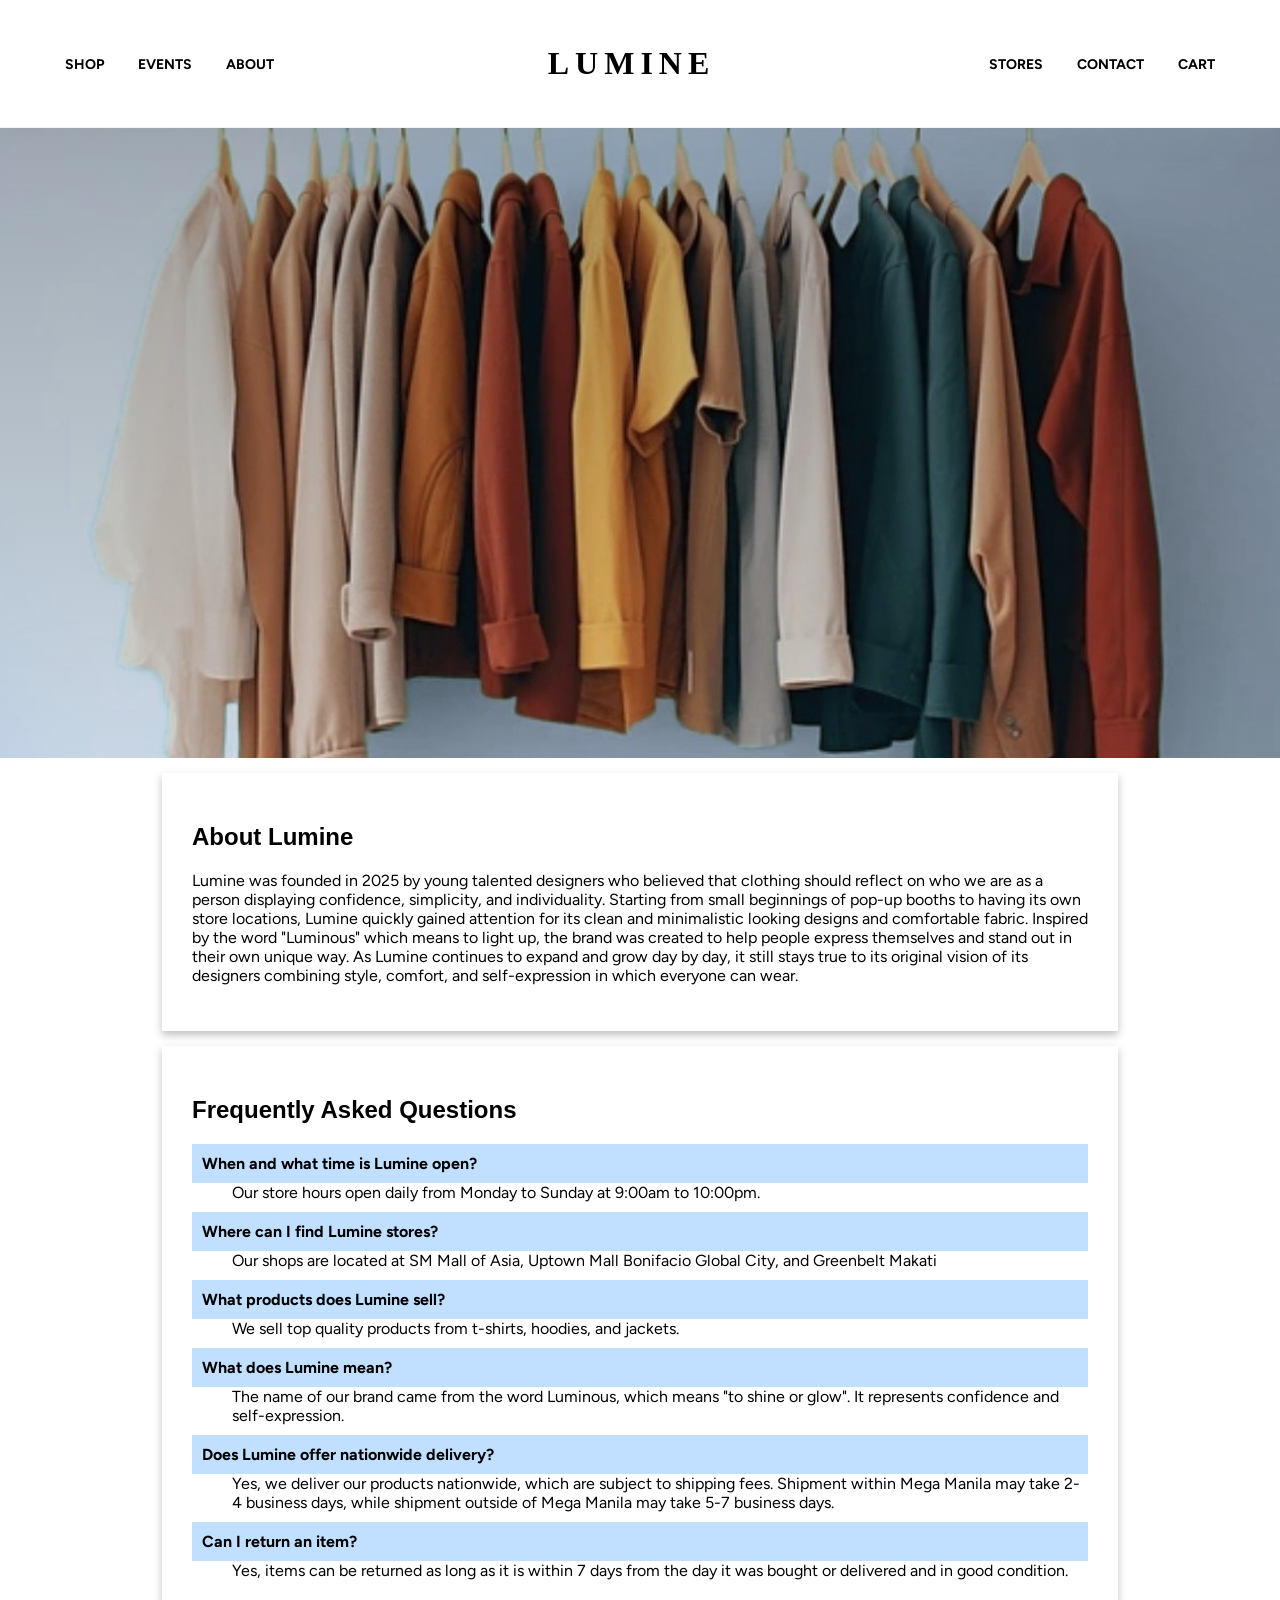
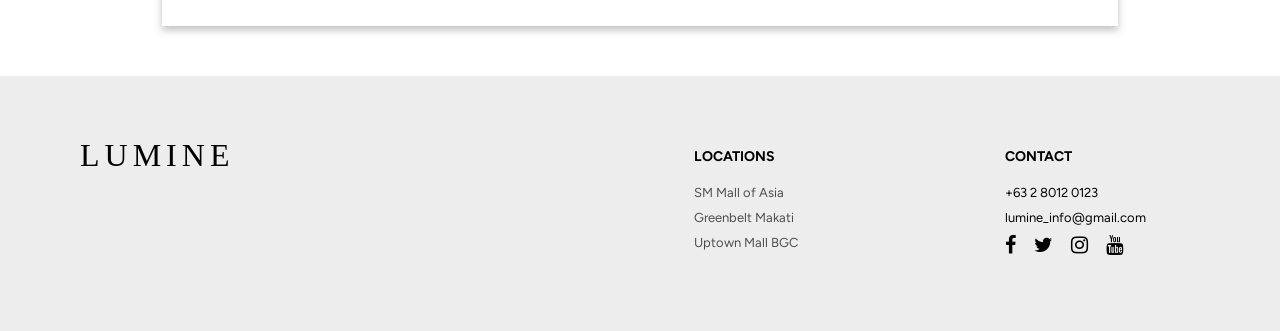
==== about.html @ a7e8d5fe "Change footer" ====
<!DOCTYPE html>
<html lang="en">
<head>
    <meta charset="UTF-8">
    <meta name="viewport" content="width=device-width, initial-scale=1.0">
	<title>About - Lumine</title>
	<link rel="stylesheet" href="css/headerstyle.css">
    <link rel="stylesheet" href="css/style.css">
    <link rel="stylesheet" href="https://cdnjs.cloudflare.com/ajax/libs/font-awesome/4.7.0/css/font-awesome.min.css">
    <link href="https://db.onlinewebfonts.com/c/25df0280fec38f4b5ba0acf8fb265940?family=Lucidity+Expand" rel="stylesheet">
    <link rel="preconnect" href="https://fonts.googleapis.com">
    <link rel="preconnect" href="https://fonts.gstatic.com" crossorigin>
    <link href="https://fonts.googleapis.com/css2?family=Figtree:ital,wght@0,300..900;1,300..900&display=swap" rel="stylesheet">
</head>
<body>
    <header id="myTopnav">
        <nav>
            <div class="dropdown">
                <a href="#" style="pointer-events: none;">SHOP</a>
                <div class="dropdown-menu">
                    <a href="women.html">WOMEN</a>
                    <a href="men.html">MEN</a>
                    <a href="sale.html">SALE</a>
                    <a href="future.html">FUTURE</a>
                </div>
            </div>
            <a href="events.html">EVENTS</a>
            <a href="about.html">ABOUT</a>
        </nav>
        <a href="index.html" class="logo">LUMINE</a>
        <nav>
            <a href="stores.html">STORES</a>
            <a href="contact.html">CONTACT</a>
            <a href="cart.html">CART</a>
            <a href="javascript:void(0);" class="icon" onclick="myFunction()"><i class="fa fa-bars"></i></a>
        </nav>
    </header>
    <main class="about-main">
        <div class="home-img"></div>
        <section class="history">
            <h1> About Lumine </h1>
            <p>Lumine was founded in 2025 by young talented designers who believed that clothing should reflect on who we are as a person displaying confidence, simplicity, and individuality. Starting from small beginnings of pop-up booths to having its own store locations, Lumine quickly gained attention for its clean and minimalistic looking designs and comfortable fabric. Inspired by the word "Luminous" which means to light up, the brand was created to help people express themselves and stand out in their own unique way. As Lumine continues to expand and grow day by day, it still stays true to its original vision of its designers combining style, comfort, and self-expression in which everyone can wear. </p>
        </section>    
        <section class="faqs">
            <h1> Frequently Asked Questions</h1>
            <dl>
                <dt>When and what time is Lumine open?</dt>
                <dd>Our store hours open daily from Monday to Sunday at 9:00am to 10:00pm.</dd>
             
                <dt>Where can I find Lumine stores?</dt>
                <dd>Our shops are located at SM Mall of Asia, Uptown Mall Bonifacio Global City, and Greenbelt Makati</dd>
                
                <dt>What products does Lumine sell? </dt>
                <dd>We sell top quality products from t-shirts, hoodies, and jackets.</dd>
                
                <dt>What does Lumine mean?</dt>
                <dd>The name of our brand came from the word Luminous, which means "to shine or glow". It represents confidence and self-expression.</dd>
                
                <dt>Does Lumine offer nationwide delivery?</dt>
                <dd>Yes, we deliver our products nationwide, which are subject to shipping fees. Shipment within Mega Manila may take 2-4 business days, while shipment outside of Mega Manila may take 5-7 business days.</dd>
                
                <dt>Can I return an item?</dt>
                <dd>Yes, items can be returned as long as it is within 7 days from the day it was bought or delivered and in good condition.</dd>
            </dl>
        </section>
    </main>
    <footer>
        <section class="footer-logo">
            <a href="index.html">LUMINE</a>
        </section>
        <section class="footer-details">
            <div>
                <h1>Locations</h1>
                <ul>
                    <li>SM Mall of Asia</li>
                    <li>Greenbelt Makati</li>
                    <li>Uptown Mall BGC</li>
                </ul>
            </div>
            <div>
                <h1>Contact</h1>
                <ul>
                    <li><a href="tel:+63280120123">+63 2 8012 0123</a></li>
                    <li><a href="mailto:lumine_info@gmail.com">lumine_info@gmail.com</a></li>
                    <li class="socmed-links">
                        <a href="#" class="fa fa-facebook"></a>
                        <a href="#" class="fa fa-twitter"></a>
                        <a href="#" class="fa fa-instagram"></a>
                        <a href="#" class="fa fa-youtube"></a>
                    </li>
                </ul>
            </div>
        </section>
    </footer>
</body>
</html>

<script>
    function myFunction() {
        var x = document.getElementById("myTopnav");
        x.classList.toggle("responsive");    
    }
</script>
---- css/headerstyle.css ----
header {
    background: #c1dfff;
    box-shadow: rgba(149, 157, 165, 0.2) 0px 8px 24px;
    display: flex;
    flex-direction: row;
    justify-content: space-evenly;
    align-items: center;
    position: sticky;
    top: 0;
}

header a {
    text-decoration: none;
    color: black;
    font-size: 18px;
    margin: 0 40px;
}

header .logo {
    margin: 25px 0;
    font-family: "Lucidity Expand";
    font-size: 32px;
    letter-spacing: 6px;
}

.dropdown {
    position: relative;
    display: inline-block;
}

.dropdown-menu {
    position: absolute;
    top: 100%;
    left: 0;
    background-color: white;
    min-width: 110px;
    padding: 6px;
    margin-top: 2px;
    box-shadow: rgba(149, 157, 165, 0.2) 0px 8px 24px;
    display: flex;
    flex-direction: column;
    visibility: hidden;
    transform: translateY(10px);
}

.dropdown-menu a {
    padding: 10px 14px;
    margin: 0;
}

.dropdown:hover .dropdown-menu {
    visibility: visible;
    transform: translateY(0px);
}

nav a:hover { text-decoration: underline; }

nav a.logo:hover { text-decoration: none; }

header nav .icon { display: none; }

/* ========================================================================= */

@media screen and (max-width: 1380px) { header a { margin: 0 24px; } }

@media screen and (max-width: 1180px) { header a { margin: 0 15px; } }

@media screen and (max-width: 1000px) { header a { margin: 0 10px; } }

@media screen and (max-width: 925px) {
    nav a:not(.logo):not(.icon) {
        display: none;
        width: 100%;
    }

    .dropdown { display: none; }

    header nav .icon {
        display: block;
        font-size: 24px;
        cursor: pointer;
    }

    .logo {
        position: relative;
        top: 0;
    }
}

@media screen and (max-width: 925px) {
    header.responsive {
        flex-direction: column;
        align-items: start;
        padding-left: 30px;
        padding-bottom: 30px;
        
        position: fixed;
        width: 100%;
        z-index: 100;
        overflow-y: auto;
    }

    header.responsive nav:first-child {
        position: static;
        top: auto;
        margin-top: 90px;
    }

    header.responsive nav a:not(.logo):not(.icon) {
        display: block;
        width: 100%;
        padding: 10px;
    }

    header.responsive .icon {
        position: absolute;
        right: 60px;
        top: 30px;
    }

    header.responsive .logo {
        position: absolute;
    }

    header.responsive .dropdown {
        display: block;
        width: 100%;
    }

    header.responsive .dropdown-menu {
        position: relative;
        background-color: #c1dfff;
        box-shadow: none;
        text-indent: 2rem;
        visibility: visible;
        transform: none;
    }
}
---- css/style.css ----
/* =========================================
   1. GLOBAL & FONT STYLES
   ========================================= */

body {
    margin: 0;
    font-family: 'Figtree', 'Arial', sans-serif;
    min-height: 100vh;
    background-color: #fff;
}

html {
    min-height: 100vh;
}

main {
    min-height: 100vh;
    text-align: center;
}

main h1 { 
    font-family: "Lucidity Expand", sans-serif; 
}

/* =========================================
   2. NAVIGATION BAR (MENDOZA/LACEDA COMBINED)
   ========================================= */
#myTopnav {
    display: flex;
    justify-content: space-between;
    align-items: center;
    padding: 20px 50px;
    background-color: white;
    position: sticky;
    top: 0;
    z-index: 2000;
    border-bottom: 1px solid #f0f0f0;
}

.logo {
    font-size: 24px;
    font-weight: bold;
    letter-spacing: 5px;
    text-decoration: none;
    color: black;
    font-family: "Lucidity Expand", sans-serif;
}

#myTopnav nav a {
    text-decoration: none;
    color: black;
    margin: 0 15px;
    font-weight: bold;
    font-size: 14px;
    text-transform: uppercase;
    transition: 0.3s;
}

#myTopnav nav a:hover {
    color: #7da7d8;
}

#myTopnav .icon {
    display: none;
    font-size: 24px;
    cursor: pointer;
}

/* Dropdown Menu logic */
.dropdown {
    display: inline-block;
    position: relative;
}

.dropdown-menu {
    display: none;
    position: absolute;
    background-color: white;
    min-width: 160px;
    box-shadow: 0px 8px 16px 0px rgba(0,0,0,0.1);
    z-index: 1;
    text-align: left;
}

.dropdown:hover .dropdown-menu {
    display: block;
}

.dropdown-menu a {
    color: black;
    padding: 12px 16px;
    text-decoration: none;
    display: block;
    font-size: 13px !important;
}

/* =========================================
   3. HOME PAGE HERO
   ========================================= */
.home-img {
    background-image: linear-gradient(rgba(0, 0, 0, 0.3), rgba(0, 0, 0, 0.1)), url("clothesimg.jpg");
    height: 70vh;
    background-position: center;
    background-repeat: no-repeat;
    background-size: cover;
    display: flex;
    flex-direction: column;
    justify-content: center;
    align-items: center;
    font-size: 2rem;
    color: white;
    text-shadow: 0px 3px 3px rgba(0,0,0,0.5);
}

.home-img div h1 {
    margin: 0 5rem;
    padding: 0;
    font-size: 2.8rem;
}

/* =========================================
   4. PRODUCT COLLECTION & GRID
   ========================================= */
.collection {
    padding: 40px 80px;
}

.product-grid {
    display: grid;
    grid-template-columns: repeat(4, 1fr);
    gap: 30px;
    place-items: center;
    margin: 40px 45px;
}

.product-card {
    box-shadow: 0 4px 8px 0 rgba(0, 0, 0, 0.25);
    text-align: left;
    cursor: pointer;
    background: white;
    transition: transform 0.2s;
    width: 100%;
}

.product-card:hover {
    transform: translateY(-5px);
}

.product-card img {
    width: 100%;
    height: 350px;
    object-fit: cover;
    margin-bottom: 15px;
}

.product-card b, .product-card p {
    padding: 0 12px;
    display: block;
}

.product-card b {
    font-size: 16px;
    margin-bottom: 5px;
}

/* =========================================
   5. PRODUCT MODAL 
   ========================================= */
.modal {
    display: none;
    position: fixed;
    z-index: 3000;
    width: 100%;
    height: 100%;
    background: rgba(0,0,0,0.7);
    top: 0;
    left: 0;
    overflow: auto;
}

.modal-content {
    background: white;
    width: 80%;
    max-width: 1000px;
    margin: 5% auto;
    padding: 30px;
    position: relative;
    box-sizing: border-box;
}

.close {
    position: absolute;
    right: 20px;
    top: 10px;
    font-size: 30px;
    cursor: pointer;
}

.modal-layout {
    display: flex;
    gap: 50px;
}

.gallery { width: 400px; }
.main-image { width: 100%; height: auto; border: 1px solid #f0f0f0; }
.thumbnails { display: flex; gap: 10px; margin-top: 10px; }

.thumb {
    width: 80px;
    height: 100px;
    object-fit: cover;
    cursor: pointer;
    opacity: 0.6;
    border: 1px solid transparent;
}

.thumb.active, .thumb:hover {
    opacity: 1;
    border: 2px solid black;
}

.product-details { text-align: left; flex: 1; }
.price { font-size: 24px; font-weight: bold; margin-bottom: 20px; }

/* Sizes & Colors in Modal */
.size-header {
    display: flex;
    justify-content: space-between;
    align-items: center;
    margin-top: 20px;
}

.size-guide-btn {
    font-size: 13px;
    text-decoration: underline;
    color: #333;
    cursor: pointer;
    font-weight: bold;
}

.sizes button {
    padding: 10px 15px;
    margin: 5px 5px 5px 0;
    border: 1px solid black;
    background: white;
    cursor: pointer;
}

.sizes button.selected {
    background: black;
    color: white;
}

.colors { display: flex; gap: 10px; margin: 10px 0 20px; }
.color {
    width: 35px;
    height: 35px;
    border: 1px solid #ddd;
    cursor: pointer;
    border-radius: 50%;
}

.black { background: black; }
.white { background: white; border: 1px solid #ccc; }
.red   { background: red; }
.navy  { background: #000080; }
.grey, .gray { background: #808080; }

.color.selected {
    outline: 3px solid black;
    outline-offset: 2px;
}

.add-cart {
    padding: 15px 30px;
    background: black;
    color: white;
    border: none;
    cursor: pointer;
    font-weight: bold;
    width: 100%;
    margin-top: 20px;
    text-transform: uppercase;
}

/* =========================================
   6. SIZE CHART MODAL (LAYERED)
   ========================================= */
.chart-modal {
    z-index: 4000; /* Stays above product modal */
}

.chart-content {
    max-width: 600px;
    margin: 5% auto;
    border: 2px solid black;
    box-shadow: 0 10px 30px rgba(0,0,0,0.5);
    padding: 10px;
    background: white;
}

#chartImage {
    width: 100%;
    height: auto;
    display: block;
}

/* =========================================
   7. CONTACT, ABOUT, & EVENTS
   ========================================= */
.click-imgs {
    display: flex;
    justify-content: center;
    margin-top: 15px;
    flex-wrap: wrap;
}

.click-imgs div {
    box-shadow: 0 4px 8px 0 rgba(0, 0, 0, 0.25);
    width: 45%; 
    min-width: 300px;
    height: 300px;
    margin: 15px;
    background-color: rgb(155, 196, 243);
    text-align: center;
    line-height: 300px;
}

.click-imgs a {
    display: block;
    color: black;
    font-weight: bold;
    font-size: 2em;
    text-decoration: none;
}

/* CONTACT */
.contact-main {
    margin-top: 45px;
    display: flex;
    justify-content: center;
}

.contact-main section {
    max-width: 725px;
    text-align: left;
    margin: 0 30px;
}

.contact-form {
    box-shadow: 0 4px 8px 0 rgba(0, 0, 0, 0.25);
    padding: 30px;
    background: white;
}

.contact-form input, 
.contact-form textarea, 
.contact-form select {
    display: block;
    width: 100%;
    padding: 10px;
    margin: 10px 0;
    border: 1px solid #ccc;
    border-radius: 4px;
    box-sizing: border-box;
}

.contact-form input[type=submit] {
    background-color: rgb(125, 167, 216);
    color: white;
    border: none;
    cursor: pointer;
}

/* ABOUT */
.history, .faqs {
    padding: 30px;
    max-width: 70%;
    margin: 15px auto;
    box-shadow: 0 4px 8px 0 rgba(0, 0, 0, 0.25);
    background: white;
    text-align: left;
}

.faqs dt {
    background-color: #c1dfff;
    padding: 10px;
    font-weight: bold;
    margin-top: 10px;
}

/* EVENTS & STORES */
.event-sec, .loc-sec {
    display: flex;
    flex-direction: row;
    align-items: center;
    margin-bottom: 40px;
}

.event-sec:nth-child(even), .loc-sec:nth-child(even) {
    flex-direction: row-reverse;
}

.event-img, .loc-img { flex: 1; }
.event-text, .loc-text { flex: 1; padding: 50px; text-align: left; }

.event-img img, .loc-img img {
    width: 100%;
    max-height: 500px;
    object-fit: cover;
}

.loc-details button {
    cursor: pointer;
    padding: 10px 20px;
    background-color: rgb(125, 167, 216);
    border: none;
    text-transform: uppercase;
    font-size: 1rem;
    margin: 10px;
}

/* =========================================
   8. FOOTER
   ========================================= */
footer {
    background: rgb(237, 237, 237);
    padding: 60px 80px;
    display: flex;
    justify-content: space-between;
    border-top: 1px solid #eee;
    margin-top: 50px;
}

footer section {
    max-width: 795px;
    width: 100%;
}

.footer-logo a {
    font-size: 2rem;
    text-decoration: none;
    color: black;
    letter-spacing: 5px;
    margin-bottom: 20px;
    font-family: "Lucidity Expand";
}

.footer-details {
    display: flex;
    justify-content: space-around;
    gap: 100px;
}

.footer-details div h1 {
    font-size: 14px;
    margin-bottom: 20px;
    text-transform: uppercase;
}

.footer-details ul {
    list-style: none;
    padding: 0;
}

.footer-details li {
    margin-bottom: 10px;
    font-size: 13px;
    color: #4e4e4e;
}

.footer-details li a {
    color: black;
    text-decoration: none;
}

.socmed-links a {
    font-size: 2em;
    word-spacing: 5px;
    margin-right: 15px;
    font-size: 20px;
    color: black;
    text-decoration: none;
}

/* =========================================
   9. MEDIA QUERIES
   ========================================= */
@media screen and (max-width: 925px) {
    #myTopnav nav { display: none; }
    #myTopnav .icon { display: block; }
    
    #myTopnav.responsive { flex-direction: column; align-items: flex-start; }
    #myTopnav.responsive nav { display: block; width: 100%; }
    
    .product-grid { grid-template-columns: repeat(2, 1fr); }
    .modal-layout { flex-direction: column; }
    .gallery { width: 100%; }
    
    .event-sec, .loc-sec { flex-direction: column !important; }
    .event-text, .loc-text { padding: 20px; }
    
    footer { flex-direction: column; gap: 40px; }
    .footer-details { flex-direction: column; gap: 40px; }
}
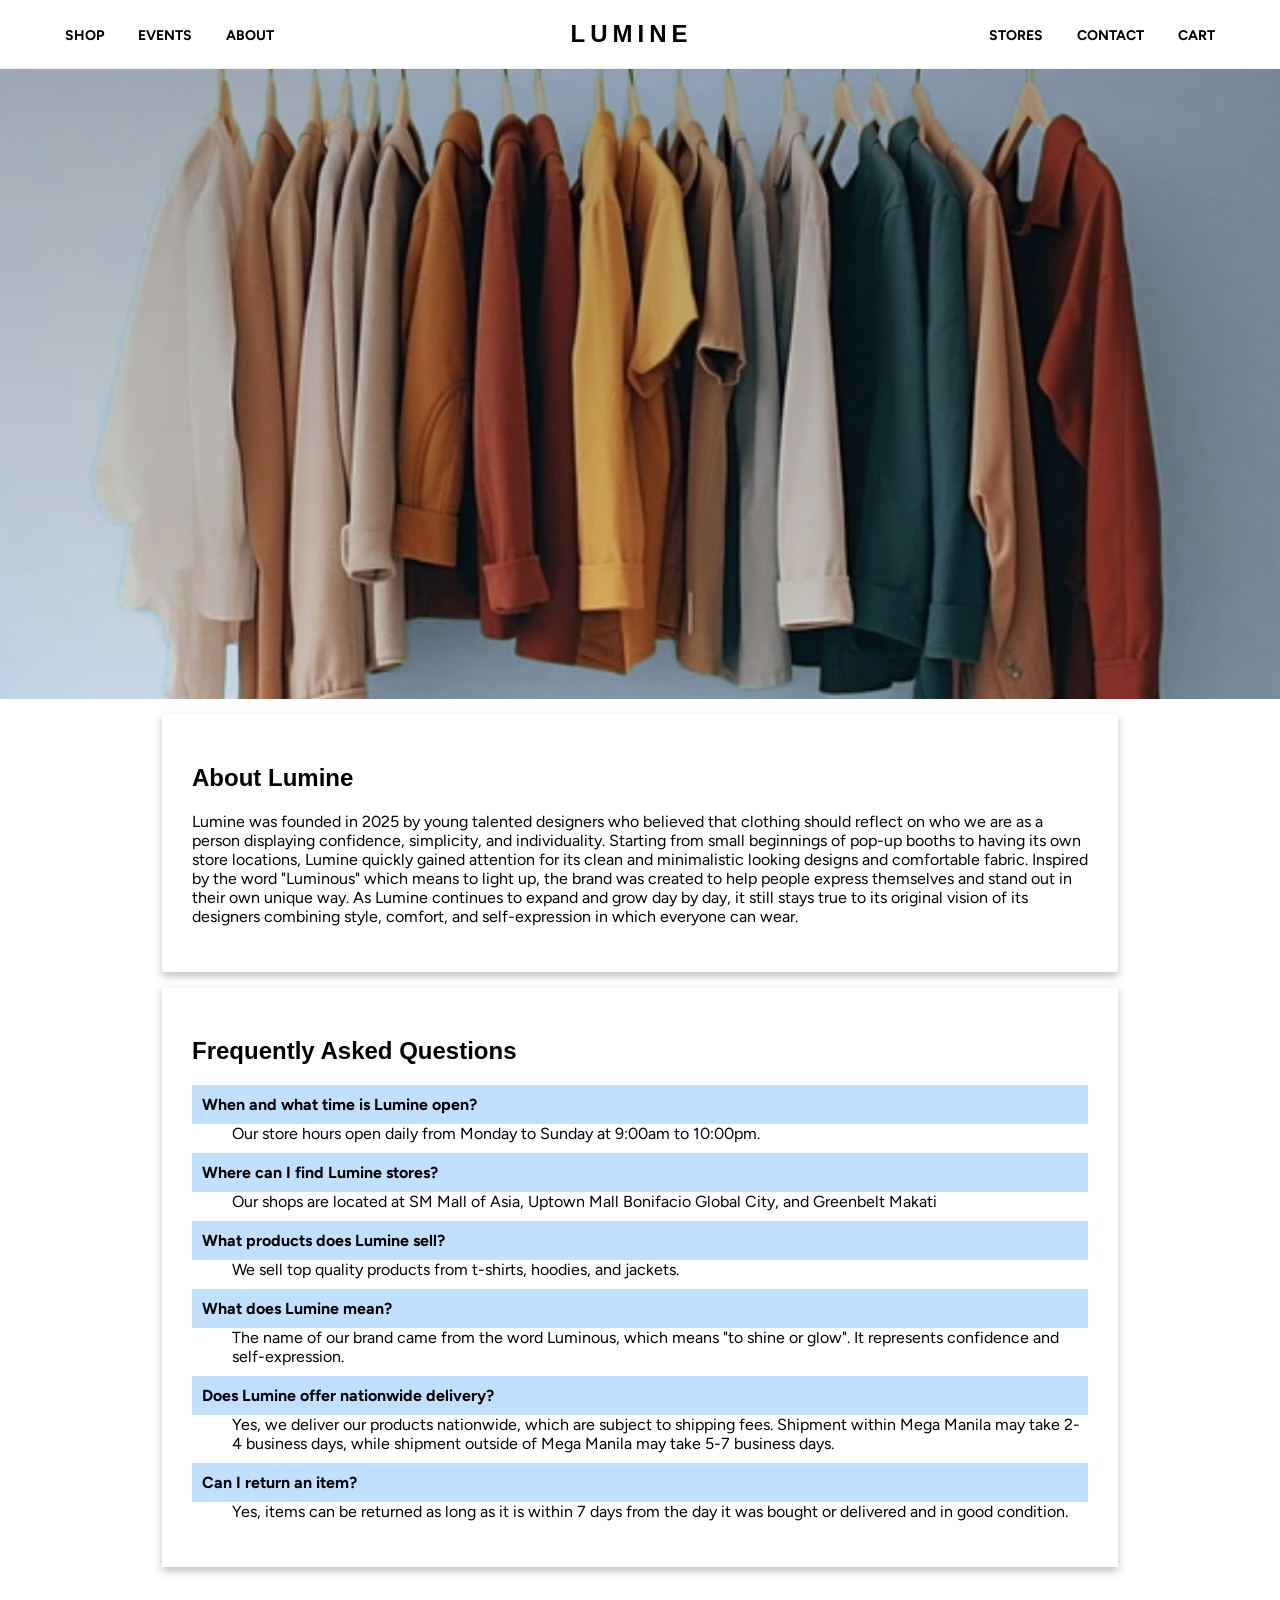
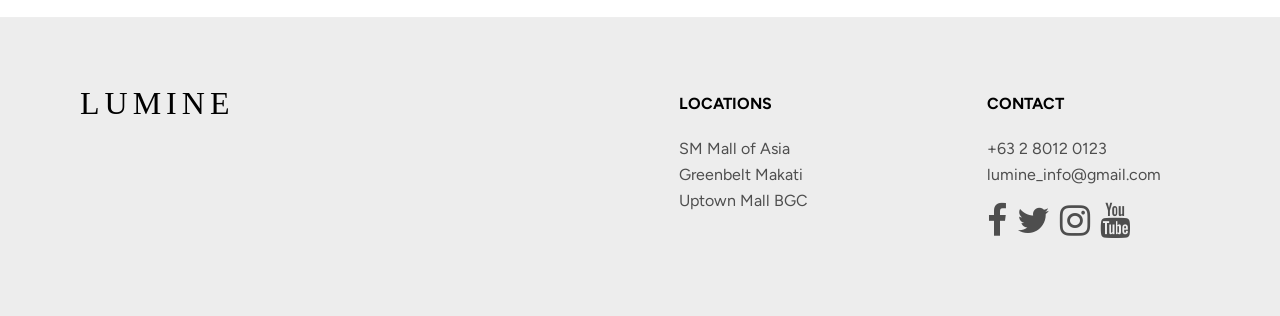
==== commit f31a130b: "Unlink headerstyle.css" ====
--- a/about.html
+++ b/about.html
@@ -4,7 +4,6 @@
     <meta charset="UTF-8">
     <meta name="viewport" content="width=device-width, initial-scale=1.0">
 	<title>About - Lumine</title>
-	<link rel="stylesheet" href="css/headerstyle.css">
     <link rel="stylesheet" href="css/style.css">
     <link rel="stylesheet" href="https://cdnjs.cloudflare.com/ajax/libs/font-awesome/4.7.0/css/font-awesome.min.css">
     <link href="https://db.onlinewebfonts.com/c/25df0280fec38f4b5ba0acf8fb265940?family=Lucidity+Expand" rel="stylesheet">
--- a/css/style.css
+++ b/css/style.css
@@ -14,8 +14,8 @@
 }
 
 main {
-    min-height: 100vh;
     text-align: center;
+    min-height: 50vh;
 }
 
 main h1 { 
@@ -353,7 +353,29 @@
     background: white;
 }
 
-.contact-form input, 
+.contact-descript ul {
+    line-height: 2;
+    list-style: none;
+    color: black;
+    padding: 0;
+}
+
+.contact-descript li:first-child {
+    margin-top: 2em;
+}
+
+.contact-descript a {
+    text-decoration: none;
+    color: black;
+}
+
+.cd-socmed-links a {
+    margin-top: 15px;
+    font-size: 2.2em;
+    margin-right: 6px;
+}
+
+.contact-form input:not([type=checkbox]), 
 .contact-form textarea, 
 .contact-form select {
     display: block;
@@ -430,7 +452,9 @@
     justify-content: space-between;
     border-top: 1px solid #eee;
     margin-top: 50px;
-}
+    line-height: 1.6;
+}
+
 
 footer section {
     max-width: 795px;
@@ -438,7 +462,7 @@
 }
 
 .footer-logo a {
-    font-size: 2rem;
+    font-size: 2em;
     text-decoration: none;
     color: black;
     letter-spacing: 5px;
@@ -452,8 +476,8 @@
     gap: 100px;
 }
 
-.footer-details div h1 {
-    font-size: 14px;
+.footer-details h1 {
+    font-size: 1em;
     margin-bottom: 20px;
     text-transform: uppercase;
 }
@@ -461,26 +485,18 @@
 .footer-details ul {
     list-style: none;
     padding: 0;
-}
-
-.footer-details li {
-    margin-bottom: 10px;
-    font-size: 13px;
     color: #4e4e4e;
 }
 
-.footer-details li a {
-    color: black;
+.footer-details a {
+    color: #4e4e4e;
     text-decoration: none;
 }
 
 .socmed-links a {
-    font-size: 2em;
-    word-spacing: 5px;
-    margin-right: 15px;
-    font-size: 20px;
-    color: black;
-    text-decoration: none;
+    margin-top: 15px;
+    font-size: 2.2em;
+    margin-right: 6px;
 }
 
 /* =========================================
@@ -496,6 +512,8 @@
     .product-grid { grid-template-columns: repeat(2, 1fr); }
     .modal-layout { flex-direction: column; }
     .gallery { width: 100%; }
+
+    .contact-main { flex-direction: column; }
     
     .event-sec, .loc-sec { flex-direction: column !important; }
     .event-text, .loc-text { padding: 20px; }
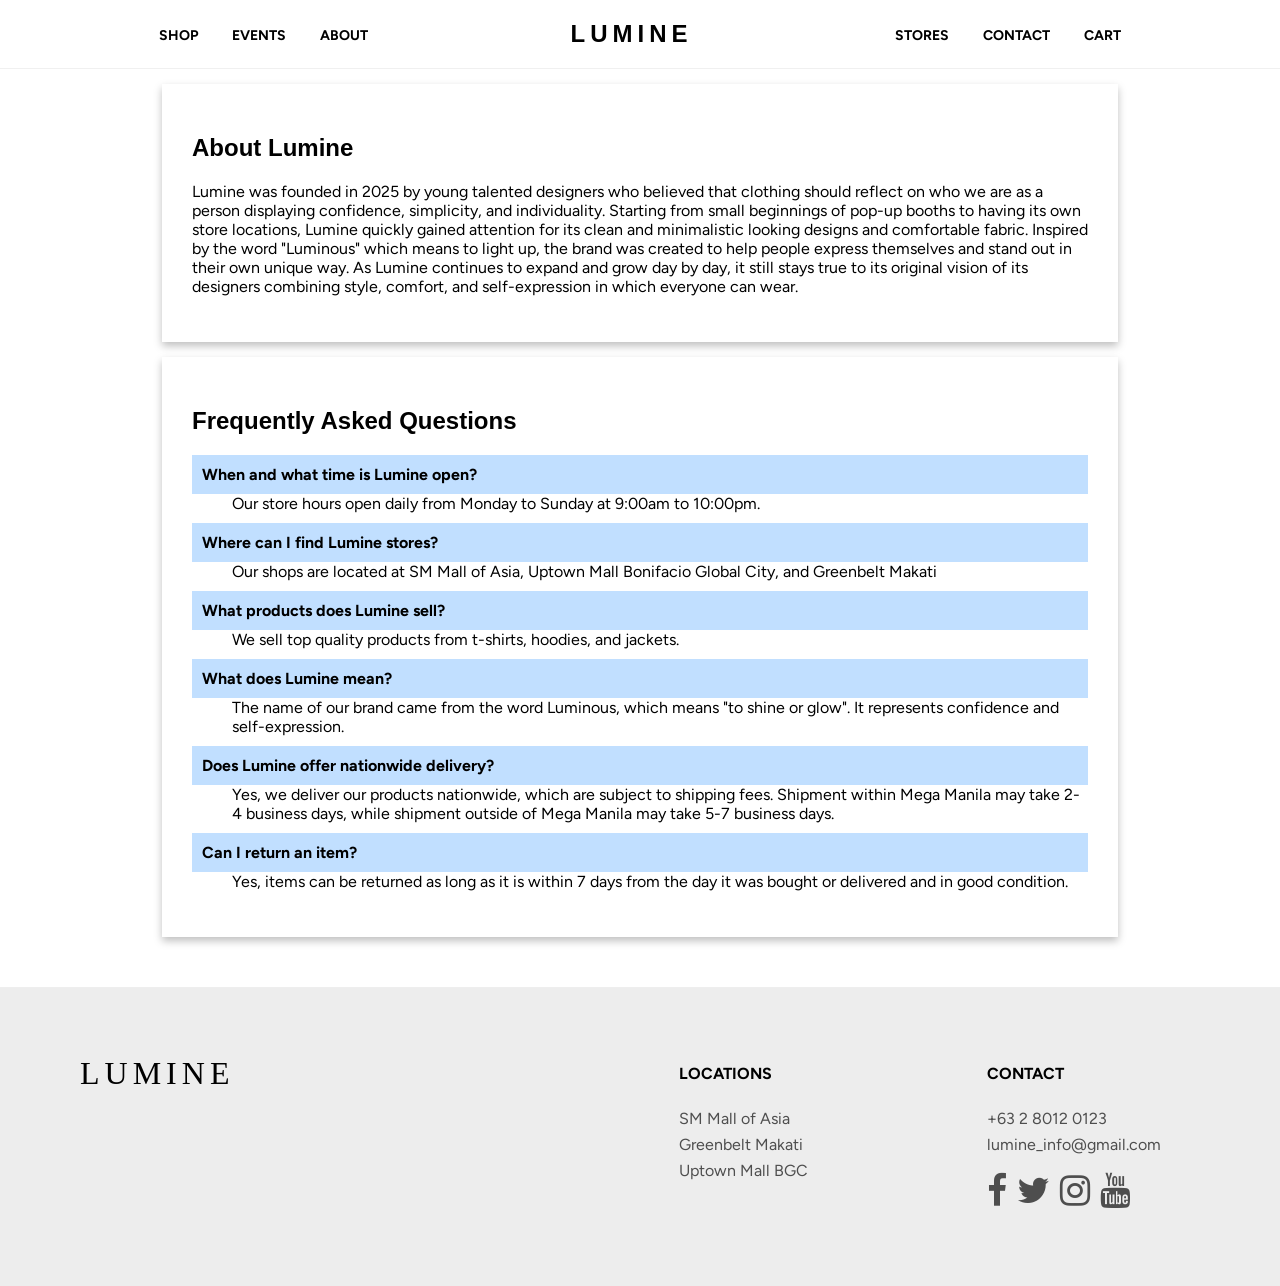
==== commit ce974233: "Change image" ====
--- a/about.html
+++ b/about.html
@@ -35,7 +35,7 @@
         </nav>
     </header>
     <main class="about-main">
-        <div class="home-img"></div>
+        <div class="about-img"></div>
         <section class="history">
             <h1> About Lumine </h1>
             <p>Lumine was founded in 2025 by young talented designers who believed that clothing should reflect on who we are as a person displaying confidence, simplicity, and individuality. Starting from small beginnings of pop-up booths to having its own store locations, Lumine quickly gained attention for its clean and minimalistic looking designs and comfortable fabric. Inspired by the word "Luminous" which means to light up, the brand was created to help people express themselves and stand out in their own unique way. As Lumine continues to expand and grow day by day, it still stays true to its original vision of its designers combining style, comfort, and self-expression in which everyone can wear. </p>
--- a/css/style.css
+++ b/css/style.css
@@ -27,7 +27,7 @@
    ========================================= */
 #myTopnav {
     display: flex;
-    justify-content: space-between;
+    justify-content: space-around;
     align-items: center;
     padding: 20px 50px;
     background-color: white;
@@ -38,7 +38,7 @@
 }
 
 .logo {
-    font-size: 24px;
+    font-size: 1.5em;
     font-weight: bold;
     letter-spacing: 5px;
     text-decoration: none;
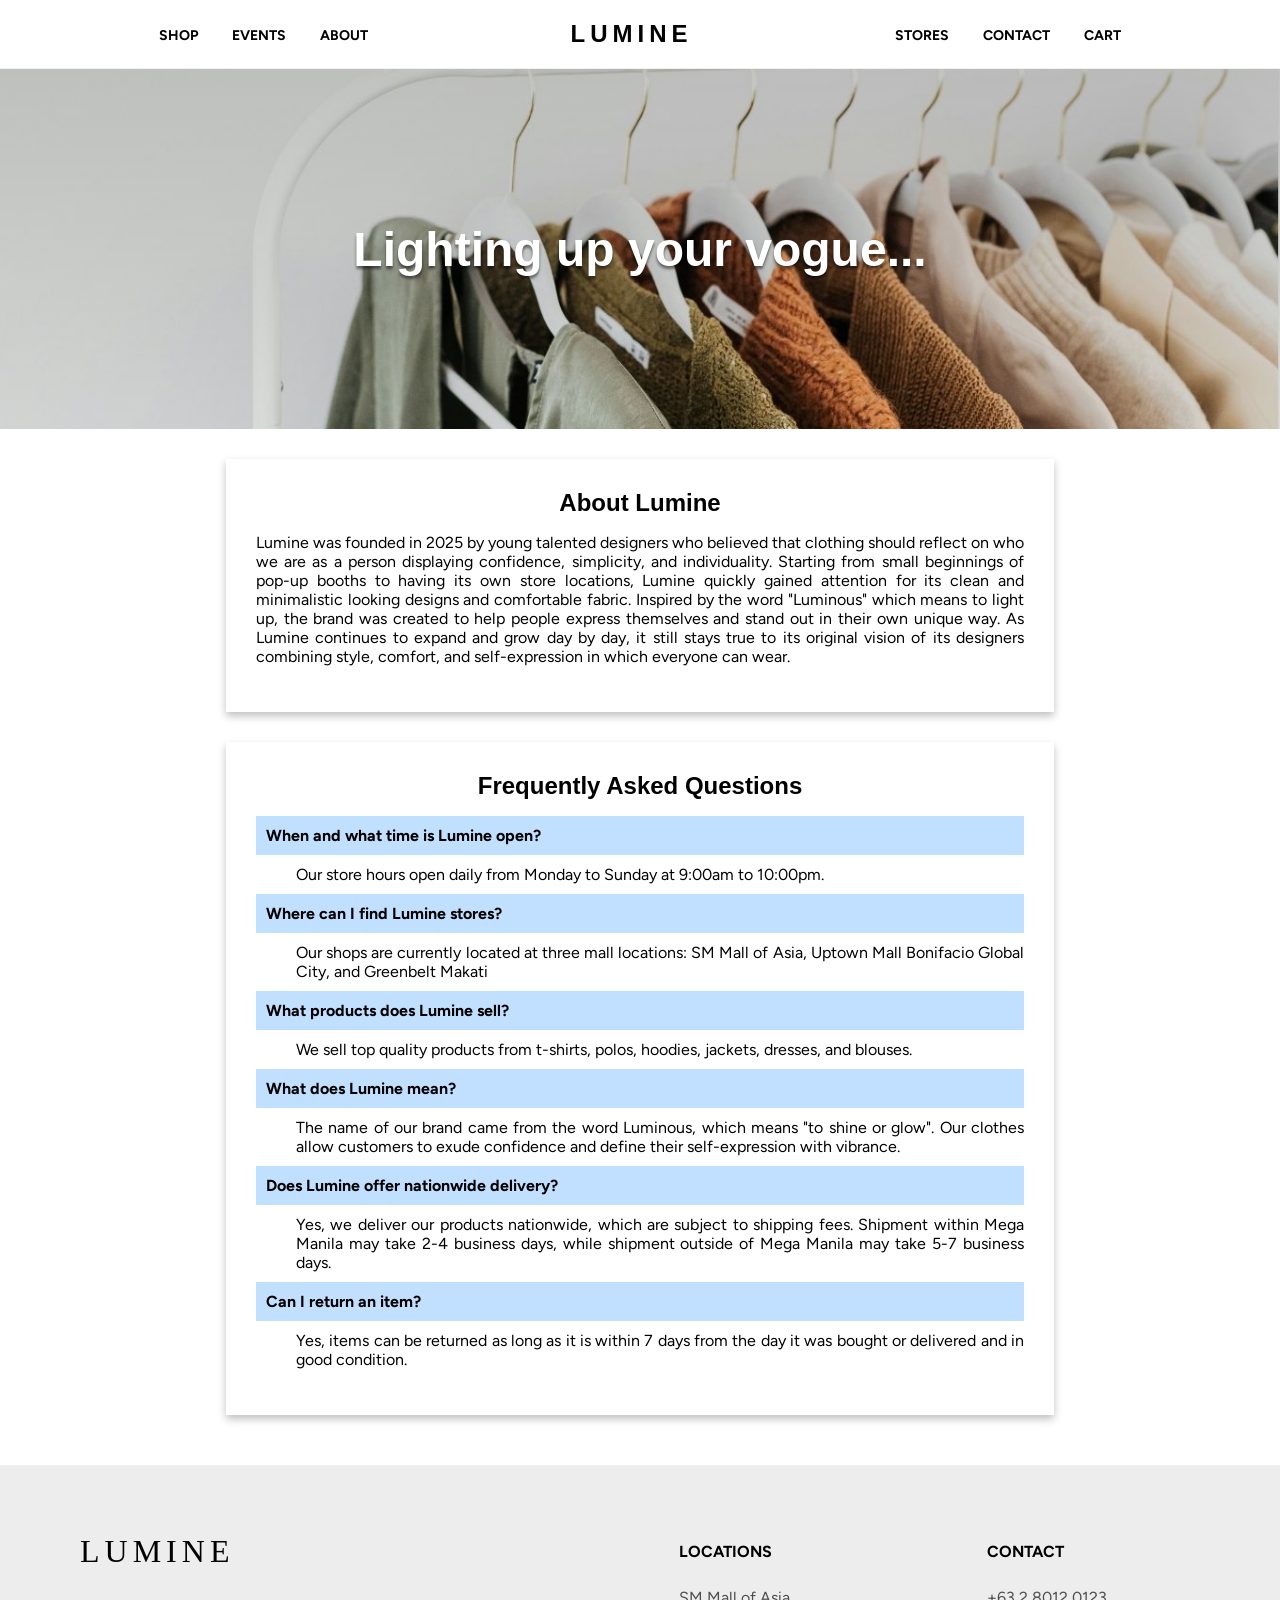
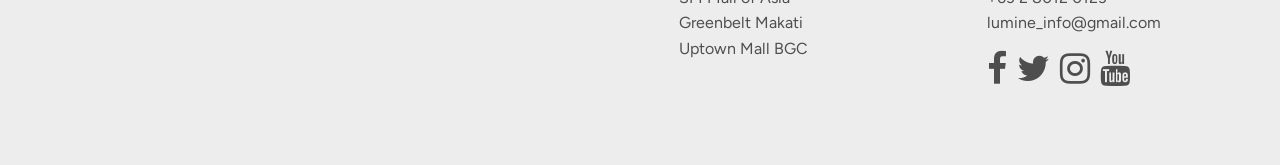
==== commit bbcc0053: "Update" ====
--- a/about.html
+++ b/about.html
@@ -35,9 +35,9 @@
         </nav>
     </header>
     <main class="about-main">
-        <div class="about-img"></div>
+        <div class="about-img"><h1>Lighting up your vogue...</h1></div>
         <section class="history">
-            <h1> About Lumine </h1>
+            <h1>About Lumine</h1>
             <p>Lumine was founded in 2025 by young talented designers who believed that clothing should reflect on who we are as a person displaying confidence, simplicity, and individuality. Starting from small beginnings of pop-up booths to having its own store locations, Lumine quickly gained attention for its clean and minimalistic looking designs and comfortable fabric. Inspired by the word "Luminous" which means to light up, the brand was created to help people express themselves and stand out in their own unique way. As Lumine continues to expand and grow day by day, it still stays true to its original vision of its designers combining style, comfort, and self-expression in which everyone can wear. </p>
         </section>    
         <section class="faqs">
@@ -47,13 +47,13 @@
                 <dd>Our store hours open daily from Monday to Sunday at 9:00am to 10:00pm.</dd>
              
                 <dt>Where can I find Lumine stores?</dt>
-                <dd>Our shops are located at SM Mall of Asia, Uptown Mall Bonifacio Global City, and Greenbelt Makati</dd>
+                <dd>Our shops are currently located at three mall locations: SM Mall of Asia, Uptown Mall Bonifacio Global City, and Greenbelt Makati</dd>
                 
                 <dt>What products does Lumine sell? </dt>
-                <dd>We sell top quality products from t-shirts, hoodies, and jackets.</dd>
+                <dd>We sell top quality products from t-shirts, polos, hoodies, jackets, dresses, and blouses.</dd>
                 
                 <dt>What does Lumine mean?</dt>
-                <dd>The name of our brand came from the word Luminous, which means "to shine or glow". It represents confidence and self-expression.</dd>
+                <dd>The name of our brand came from the word Luminous, which means "to shine or glow". Our clothes allow customers to exude confidence and define their self-expression with vibrance.</dd>
                 
                 <dt>Does Lumine offer nationwide delivery?</dt>
                 <dd>Yes, we deliver our products nationwide, which are subject to shipping fees. Shipment within Mega Manila may take 2-4 business days, while shipment outside of Mega Manila may take 5-7 business days.</dd>
--- a/css/style.css
+++ b/css/style.css
@@ -20,6 +20,8 @@
 
 main h1 { 
     font-family: "Lucidity Expand", sans-serif; 
+    margin: 0;
+    padding: 0;
 }
 
 /* =========================================
@@ -98,8 +100,8 @@
    3. HOME PAGE HERO
    ========================================= */
 .home-img {
-    background-image: linear-gradient(rgba(0, 0, 0, 0.3), rgba(0, 0, 0, 0.1)), url("clothesimg.jpg");
-    height: 70vh;
+    background-image: linear-gradient(rgba(0, 0, 0, 0.2), rgba(0, 0, 0, 0.1)), url("clothesimg.jpg");
+    height: 80vh;
     background-position: center;
     background-repeat: no-repeat;
     background-size: cover;
@@ -395,20 +397,37 @@
 }
 
 /* ABOUT */
+.about-img {
+    background-image: linear-gradient(rgba(0, 0, 0, 0.2), rgba(0, 0, 0, 0.1)), url("aboutimg.jpg");
+    height: 40vh;
+    background-position: center;
+    background-repeat: no-repeat;
+    background-size: cover;
+    display: flex;
+    flex-direction: column;
+    justify-content: center;
+    align-items: center;
+    font-size: 1.5em;
+    color: white;
+    text-shadow: 0px 3px 3px rgba(0,0,0,0.5);
+}
+
 .history, .faqs {
     padding: 30px;
-    max-width: 70%;
-    margin: 15px auto;
+    max-width: 60%;
+    margin: 30px auto;
     box-shadow: 0 4px 8px 0 rgba(0, 0, 0, 0.25);
     background: white;
-    text-align: left;
-}
+    text-align: justify;
+}
+
+.history h1, .faqs h1 { text-align: center; }
 
 .faqs dt {
     background-color: #c1dfff;
     padding: 10px;
     font-weight: bold;
-    margin-top: 10px;
+    margin: 10px 0;
 }
 
 /* EVENTS & STORES */
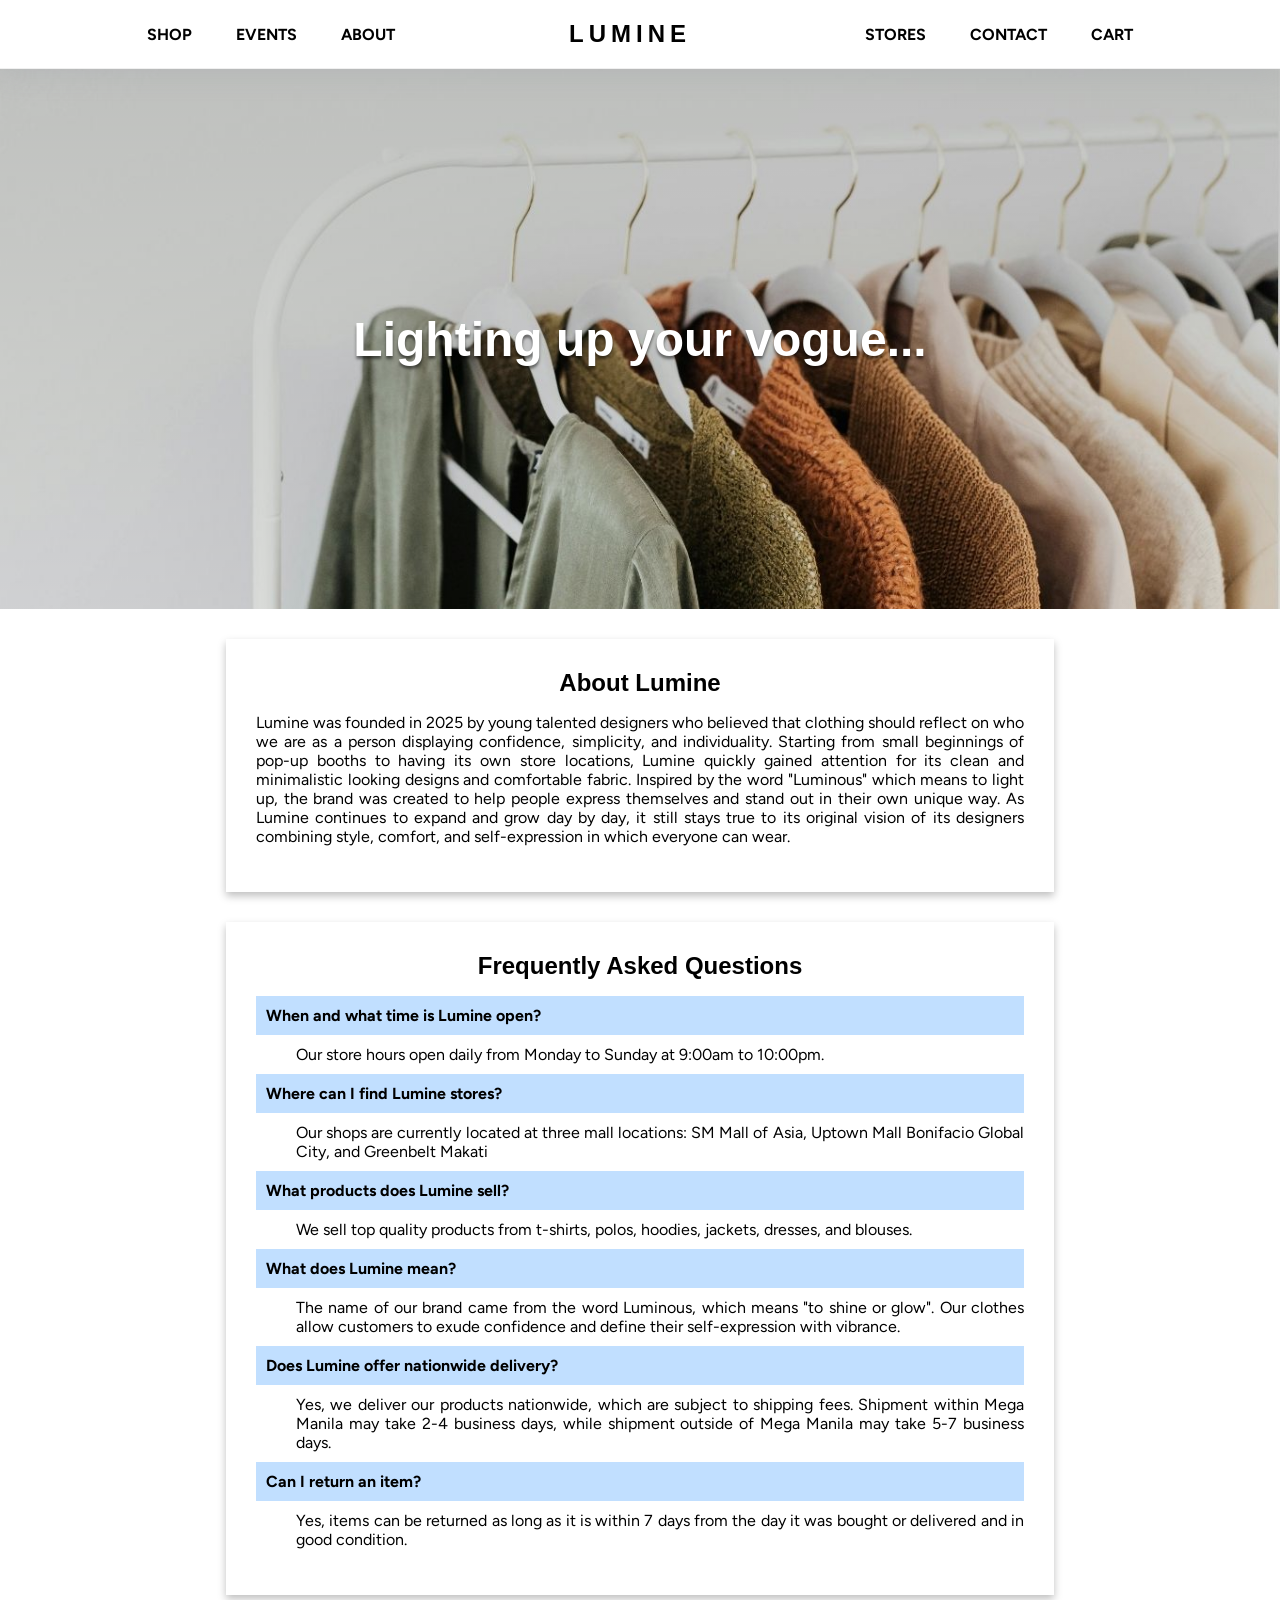
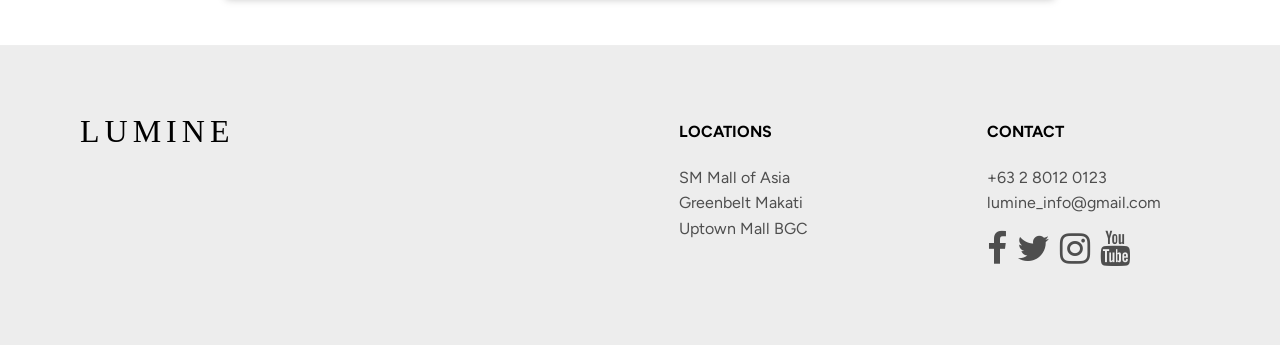
==== commit d317fd5c: "Update" ====
--- a/about.html
+++ b/about.html
@@ -31,8 +31,8 @@
             <a href="stores.html">STORES</a>
             <a href="contact.html">CONTACT</a>
             <a href="cart.html">CART</a>
-            <a href="javascript:void(0);" class="icon" onclick="myFunction()"><i class="fa fa-bars"></i></a>
         </nav>
+        <a href="javascript:void(0);" class="icon" onclick="myFunction()"><i class="fa fa-bars"></i></a>
     </header>
     <main class="about-main">
         <div class="about-img"><h1>Lighting up your vogue...</h1></div>
--- a/css/style.css
+++ b/css/style.css
@@ -22,10 +22,12 @@
     font-family: "Lucidity Expand", sans-serif; 
     margin: 0;
     padding: 0;
-}
-
-/* =========================================
-   2. NAVIGATION BAR (MENDOZA/LACEDA COMBINED)
+    white-space: normal;
+    overflow-wrap: break-word;
+}
+
+/* =========================================
+   2. HEADER / NAVIGATION BAR
    ========================================= */
 #myTopnav {
     display: flex;
@@ -37,6 +39,7 @@
     top: 0;
     z-index: 2000;
     border-bottom: 1px solid #f0f0f0;
+    box-shadow: rgba(149, 157, 165, 0.2) 0px 8px 24px;
 }
 
 .logo {
@@ -51,15 +54,15 @@
 #myTopnav nav a {
     text-decoration: none;
     color: black;
-    margin: 0 15px;
+    margin: 0 20px;
     font-weight: bold;
-    font-size: 14px;
     text-transform: uppercase;
     transition: 0.3s;
 }
 
 #myTopnav nav a:hover {
     color: #7da7d8;
+    text-decoration: underline;
 }
 
 #myTopnav .icon {
@@ -114,7 +117,7 @@
     text-shadow: 0px 3px 3px rgba(0,0,0,0.5);
 }
 
-.home-img div h1 {
+.home-img h1 {
     margin: 0 5rem;
     padding: 0;
     font-size: 2.8rem;
@@ -347,11 +350,11 @@
     max-width: 725px;
     text-align: left;
     margin: 0 30px;
+    padding: 30px;
 }
 
 .contact-form {
     box-shadow: 0 4px 8px 0 rgba(0, 0, 0, 0.25);
-    padding: 30px;
     background: white;
 }
 
@@ -399,7 +402,7 @@
 /* ABOUT */
 .about-img {
     background-image: linear-gradient(rgba(0, 0, 0, 0.2), rgba(0, 0, 0, 0.1)), url("aboutimg.jpg");
-    height: 40vh;
+    height: 60vh;
     background-position: center;
     background-repeat: no-repeat;
     background-size: cover;
@@ -438,16 +441,21 @@
     margin-bottom: 40px;
 }
 
-.event-sec:nth-child(even), .loc-sec:nth-child(even) {
+.event-title, .loc-title {
+    padding: 30px;
+    margin-top: 15px;
+}
+
+.event-sec:nth-child(odd), .loc-sec:nth-child(odd) {
     flex-direction: row-reverse;
 }
 
 .event-img, .loc-img { flex: 1; }
-.event-text, .loc-text { flex: 1; padding: 50px; text-align: left; }
+.event-details, .loc-details { flex: 1; padding: 50px; text-align: left; }
+.event-details h1 { margin-bottom: 15px; }
 
 .event-img img, .loc-img img {
     width: 100%;
-    max-height: 500px;
     object-fit: cover;
 }
 
@@ -458,7 +466,6 @@
     border: none;
     text-transform: uppercase;
     font-size: 1rem;
-    margin: 10px;
 }
 
 /* =========================================
@@ -534,9 +541,15 @@
 
     .contact-main { flex-direction: column; }
     
-    .event-sec, .loc-sec { flex-direction: column !important; }
-    .event-text, .loc-text { padding: 20px; }
+    .event-sec, .loc-sec { flex-direction: column-reverse !important; }
+    .event-img img, .loc-img img { aspect-ratio: 16 / 8; }
     
     footer { flex-direction: column; gap: 40px; }
     .footer-details { flex-direction: column; gap: 40px; }
 }
+
+@media screen and (max-width: 650px) {
+    .product-grid { grid-template-columns: repeat(1, 1fr); }
+
+}
+
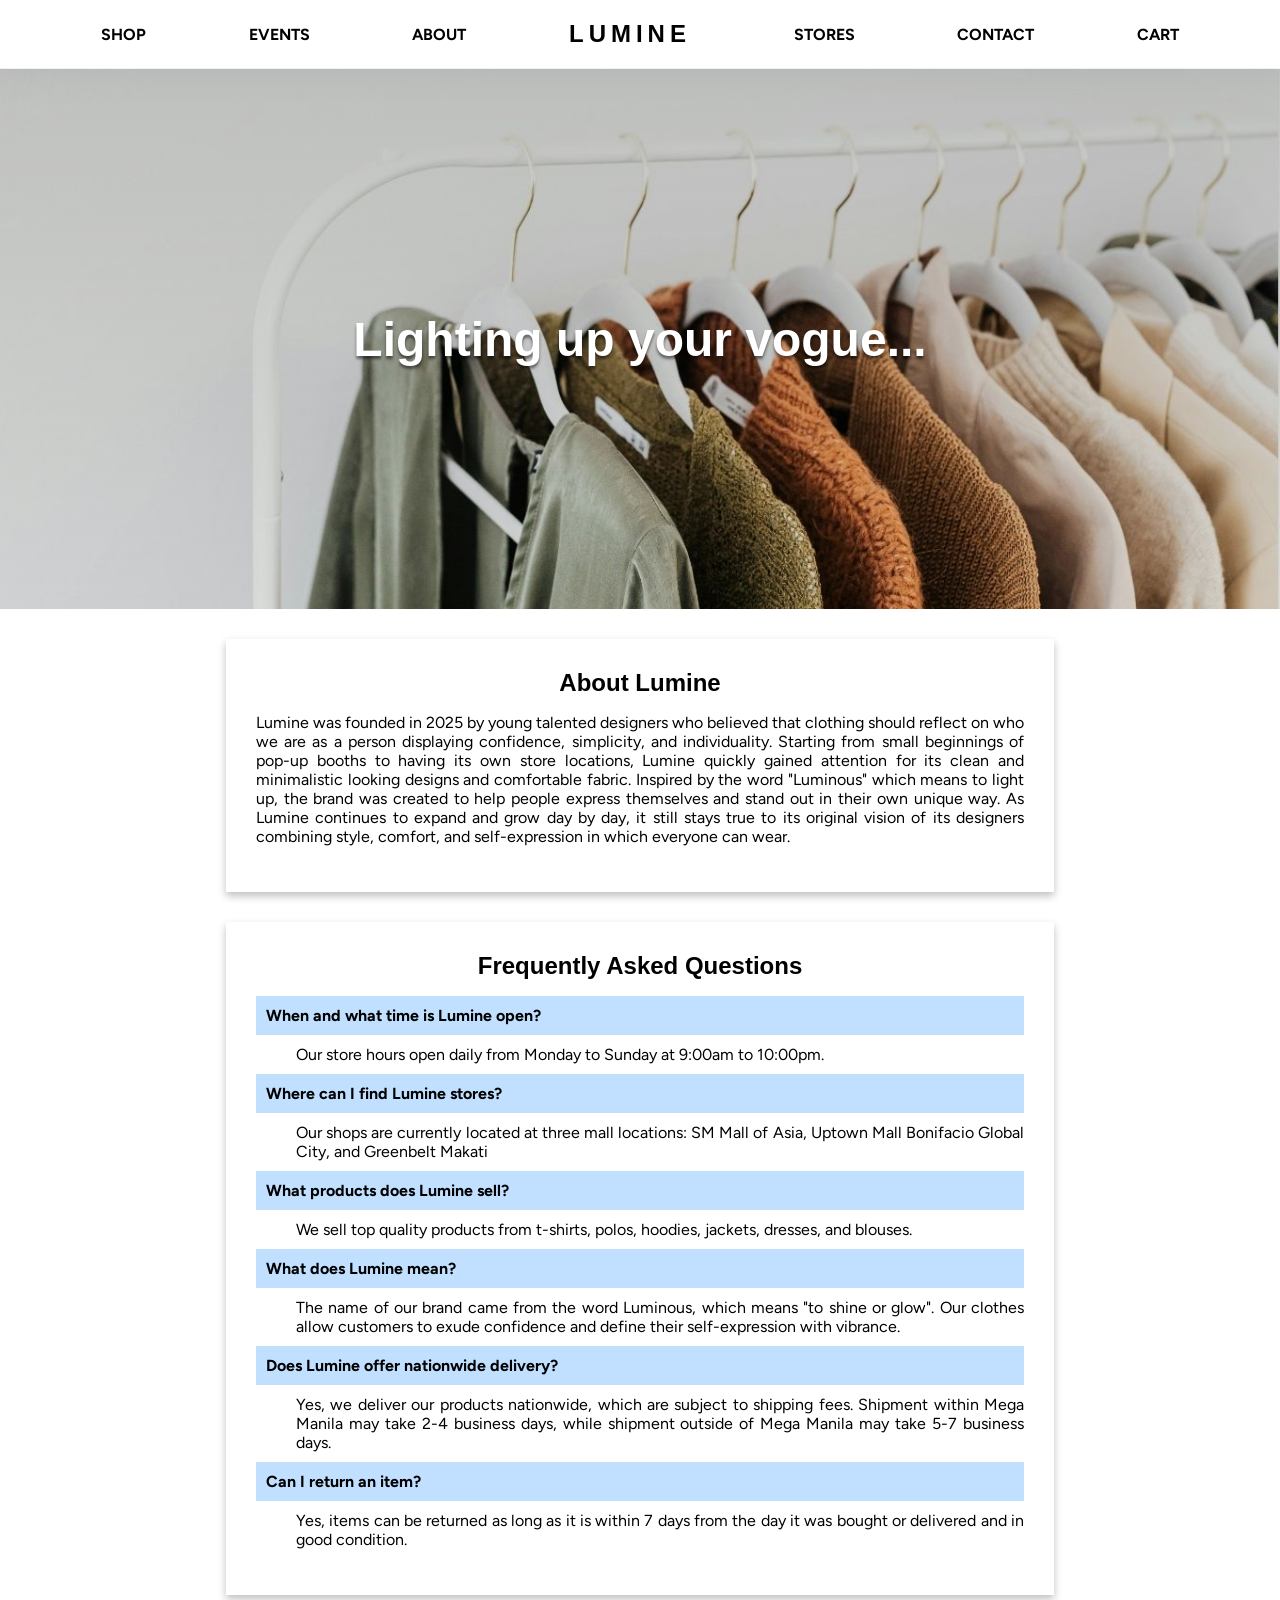
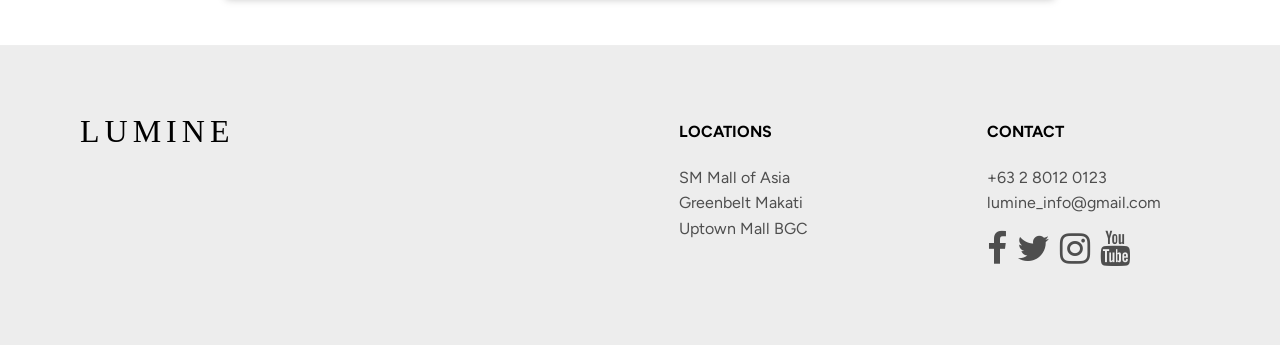
==== commit e3f2c349: "Change" ====
--- a/about.html
+++ b/about.html
@@ -14,8 +14,9 @@
 <body>
     <header id="myTopnav">
         <nav>
+            <a href="index.html" class="logo">LUMINE</a>
             <div class="dropdown">
-                <a href="#" style="pointer-events: none;">SHOP</a>
+                <a href="shop.html" class="shop">SHOP</a>
                 <div class="dropdown-menu">
                     <a href="women.html">WOMEN</a>
                     <a href="men.html">MEN</a>
@@ -25,9 +26,6 @@
             </div>
             <a href="events.html">EVENTS</a>
             <a href="about.html">ABOUT</a>
-        </nav>
-        <a href="index.html" class="logo">LUMINE</a>
-        <nav>
             <a href="stores.html">STORES</a>
             <a href="contact.html">CONTACT</a>
             <a href="cart.html">CART</a>
--- a/css/style.css
+++ b/css/style.css
@@ -30,9 +30,6 @@
    2. HEADER / NAVIGATION BAR
    ========================================= */
 #myTopnav {
-    display: flex;
-    justify-content: space-around;
-    align-items: center;
     padding: 20px 50px;
     background-color: white;
     position: sticky;
@@ -42,6 +39,17 @@
     box-shadow: rgba(149, 157, 165, 0.2) 0px 8px 24px;
 }
 
+#myTopnav nav {
+    display: flex;
+    justify-content: space-around;
+    align-items: center;
+    width: 100%
+}
+
+#myTopnav nav > * {
+    order: 2;
+}
+
 .logo {
     font-size: 1.5em;
     font-weight: bold;
@@ -49,6 +57,7 @@
     text-decoration: none;
     color: black;
     font-family: "Lucidity Expand", sans-serif;
+    order: 4 !important;
 }
 
 #myTopnav nav a {
@@ -65,16 +74,22 @@
     text-decoration: underline;
 }
 
+#myTopnav nav .dropdown .shop {
+    pointer-events: none;
+}
+
 #myTopnav .icon {
     display: none;
     font-size: 24px;
     cursor: pointer;
+    color: black;
 }
 
 /* Dropdown Menu logic */
 .dropdown {
     display: inline-block;
     position: relative;
+    order: 1;
 }
 
 .dropdown-menu {
@@ -98,6 +113,12 @@
     display: block;
     font-size: 13px !important;
 }
+
+#myTopnav nav a:nth-child(3) { order: 2; } /* Events */
+#myTopnav nav a:nth-child(4) { order: 3; } /* About */
+#myTopnav nav a:nth-child(5) { order: 5; } /* Stores */
+#myTopnav nav a:nth-child(6) { order: 6; } /* Contact */
+#myTopnav nav a:nth-child(7) { order: 7; } /* Cart */
 
 /* =========================================
    3. HOME PAGE HERO
@@ -529,11 +550,14 @@
    9. MEDIA QUERIES
    ========================================= */
 @media screen and (max-width: 925px) {
-    #myTopnav nav { display: none; }
+    #myTopnav nav a:not(.logo) { display: none; }
+    #myTopnav { justify-content: space-between; }
     #myTopnav .icon { display: block; }
+    #myTopnav .dropdown-menu { display: none; }
     
-    #myTopnav.responsive { flex-direction: column; align-items: flex-start; }
-    #myTopnav.responsive nav { display: block; width: 100%; }
+    #myTopnav.responsive { align-items: flex-start; }
+    #myTopnav.responsive nav { display: flex; flex-direction: column; width: 100%; }
+    #myTopnav.responsive .dropdown .shop { pointer-events: all; }
     
     .product-grid { grid-template-columns: repeat(2, 1fr); }
     .modal-layout { flex-direction: column; }
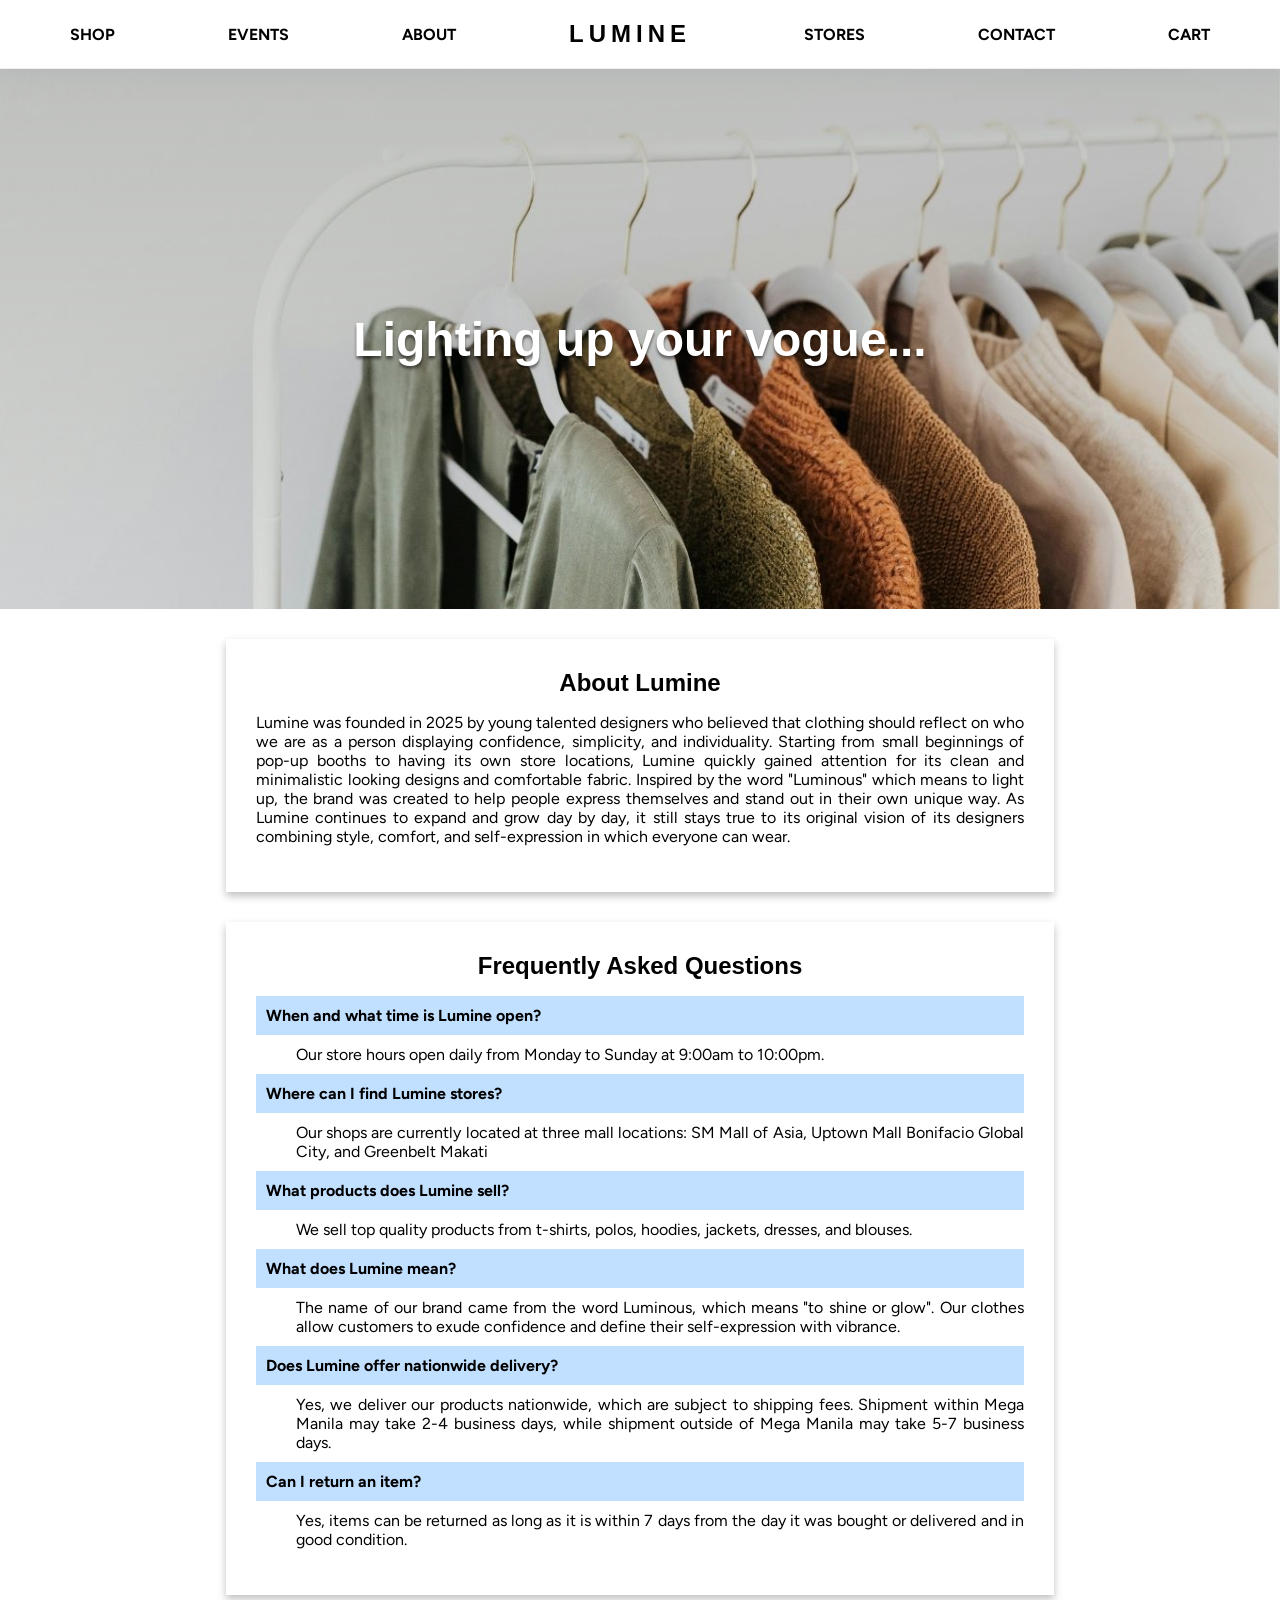
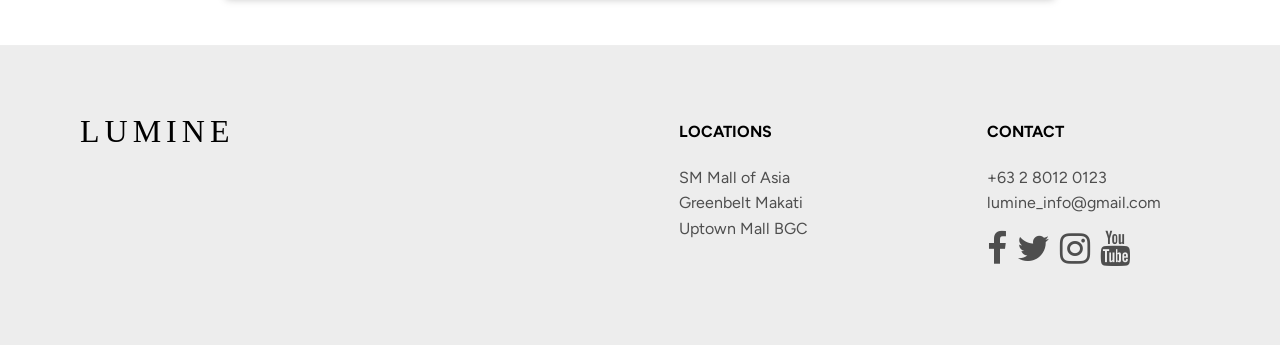
==== commit 1260cd0e: "update" ====
--- a/about.html
+++ b/about.html
@@ -30,6 +30,7 @@
             <a href="contact.html">CONTACT</a>
             <a href="cart.html">CART</a>
         </nav>
+        <a href="cart.html" class="cart"><i class="fa fa-shopping-cart"></i></a>
         <a href="javascript:void(0);" class="icon" onclick="myFunction()"><i class="fa fa-bars"></i></a>
     </header>
     <main class="about-main">
--- a/css/style.css
+++ b/css/style.css
@@ -41,7 +41,7 @@
 
 #myTopnav nav {
     display: flex;
-    justify-content: space-around;
+    justify-content: space-between;
     align-items: center;
     width: 100%
 }
@@ -54,7 +54,6 @@
     font-size: 1.5em;
     font-weight: bold;
     letter-spacing: 5px;
-    text-decoration: none;
     color: black;
     font-family: "Lucidity Expand", sans-serif;
     order: 4 !important;
@@ -65,11 +64,10 @@
     color: black;
     margin: 0 20px;
     font-weight: bold;
-    text-transform: uppercase;
     transition: 0.3s;
 }
 
-#myTopnav nav a:hover {
+#myTopnav nav a:not(.logo):hover {
     color: #7da7d8;
     text-decoration: underline;
 }
@@ -78,12 +76,13 @@
     pointer-events: none;
 }
 
-#myTopnav .icon {
+#myTopnav .icon, #myTopnav .cart {
     display: none;
     font-size: 24px;
     cursor: pointer;
     color: black;
 }
+
 
 /* Dropdown Menu logic */
 .dropdown {
@@ -133,23 +132,18 @@
     flex-direction: column;
     justify-content: center;
     align-items: center;
-    font-size: 2rem;
+    font-size: 1.8rem;
     color: white;
     text-shadow: 0px 3px 3px rgba(0,0,0,0.5);
 }
 
-.home-img h1 {
-    margin: 0 5rem;
-    padding: 0;
-    font-size: 2.8rem;
-}
+.home-img h1 { font-size: 2.3rem; }
 
 /* =========================================
    4. PRODUCT COLLECTION & GRID
    ========================================= */
-.collection {
-    padding: 40px 80px;
-}
+   
+.collection h1 { margin-top: 45px; }
 
 .product-grid {
     display: grid;
@@ -168,10 +162,6 @@
     width: 100%;
 }
 
-.product-card:hover {
-    transform: translateY(-5px);
-}
-
 .product-card img {
     width: 100%;
     height: 350px;
@@ -187,6 +177,36 @@
 .product-card b {
     font-size: 16px;
     margin-bottom: 5px;
+}
+
+.links-grid {
+    display: grid;
+    grid-template-columns: repeat(2, 1fr);
+    gap: 30px;
+    place-items: center;
+    margin: 0 45px 35px;
+}
+
+.links-grid div {
+    box-shadow: 0 4px 8px 0 rgba(0, 0, 0, 0.25);
+    width: 100%; 
+    background-color: rgb(125, 167, 216);
+    text-align: center;
+    transition: transform 0.2s;
+}
+
+.links-grid a {
+    display: block;
+    color: black;
+    font-weight: bold;
+    font-size: 2em;
+    text-decoration: none;
+    padding-top: 150px;
+    padding-bottom: 150px;
+}
+
+.product-card:hover, .links-grid div:hover {
+    transform: translateY(-5px);
 }
 
 /* =========================================
@@ -291,6 +311,8 @@
 .red   { background: red; }
 .navy  { background: #000080; }
 .grey, .gray { background: #808080; }
+.peach { background: #FFDAB9; } 
+.beige { background: #F5F5DC; }
 
 .color.selected {
     outline: 3px solid black;
@@ -325,40 +347,15 @@
     background: white;
 }
 
-#chartImage {
+#chartTb {
     width: 100%;
     height: auto;
-    display: block;
+    padding: 15px;
 }
 
 /* =========================================
    7. CONTACT, ABOUT, & EVENTS
    ========================================= */
-.click-imgs {
-    display: flex;
-    justify-content: center;
-    margin-top: 15px;
-    flex-wrap: wrap;
-}
-
-.click-imgs div {
-    box-shadow: 0 4px 8px 0 rgba(0, 0, 0, 0.25);
-    width: 45%; 
-    min-width: 300px;
-    height: 300px;
-    margin: 15px;
-    background-color: rgb(155, 196, 243);
-    text-align: center;
-    line-height: 300px;
-}
-
-.click-imgs a {
-    display: block;
-    color: black;
-    font-weight: bold;
-    font-size: 2em;
-    text-decoration: none;
-}
 
 /* CONTACT */
 .contact-main {
@@ -414,8 +411,9 @@
 }
 
 .contact-form input[type=submit] {
-    background-color: rgb(125, 167, 216);
+    background-color: black; 
     color: white;
+    font-size: 1em;
     border: none;
     cursor: pointer;
 }
@@ -490,7 +488,111 @@
 }
 
 /* =========================================
-   8. FOOTER
+   8. CART
+   ========================================= */
+
+.cart-details {
+    display: flex;
+    flex-direction: column;
+    padding: 30px;
+}
+
+.cart-item{
+    display:flex;
+    justify-content:space-between;
+    align-items:center;
+    background: #f5f5f5;
+    padding: 30px;
+    margin-bottom:10px; 
+}
+
+.cart-item img{
+    width:150px;
+    margin: 15px;
+}
+
+.cart-info{
+    flex:1;
+    margin-left:20px;
+}
+
+.cart-price { font-weight:bold; }
+
+.remove-btn{
+    background:red;
+    color:white;
+    border:none;
+    padding:8px 12px;
+    cursor:pointer;
+    border-radius:4px;
+    margin: 15px;
+}
+
+.total{
+    margin-top:20px;
+    text-align:right;
+    font-size:20px;
+    font-weight:bold;
+}
+
+.cart-page {
+    display: flex;
+    flex-direction: column;
+    justify-content: center;
+    margin: 30px;
+}
+
+/* =========================================
+   9. CHECKOUT FORM
+   ========================================= */
+
+.checkout-main {
+    display: flex;
+    flex-direction: row-reverse;
+    justify-content: space-evenly;
+    align-items: flex-start;
+}
+
+.checkout-main .cart-details {
+    background-color: white;
+    box-shadow: 0 4px 8px 0 rgba(0, 0, 0, 0.25);
+    margin: 30px 30px 30px 0;
+}
+
+.checkout-form {
+    text-align: left;
+    width: 50%;
+    margin: 30px;
+}   
+
+.checkout-form form {
+    display: flex;
+    flex-direction: column;
+}
+
+.checkout-form input {
+    padding: 10px;
+    margin: 10px 0;
+    border: 1px solid #ccc;
+    border-radius: 4px;
+    box-sizing: border-box;
+}
+
+.checkout, .placeOrder {
+    margin-top:20px;
+    padding:12px 20px;
+    background-color: black; 
+    color: white;
+    font-size: 1em;
+    border: none;
+    border-radius: 4px;
+    cursor: pointer;
+}
+
+form span { color: rgb(110, 110, 110); }
+
+/* =========================================
+   10. FOOTER
    ========================================= */
 footer {
     background: rgb(237, 237, 237);
@@ -547,18 +649,63 @@
 }
 
 /* =========================================
-   9. MEDIA QUERIES
+   11. MEDIA QUERIES
    ========================================= */
 @media screen and (max-width: 925px) {
-    #myTopnav nav a:not(.logo) { display: none; }
-    #myTopnav { justify-content: space-between; }
-    #myTopnav .icon { display: block; }
-    #myTopnav .dropdown-menu { display: none; }
+    #myTopnav {
+        display: flex;
+        flex-direction: column; 
+        align-items: flex-start;
+        padding: 20px 30px;
+    }
+
+    #myTopnav .cart {
+        display: block;
+        position: absolute; 
+        right: 30px;       
+        top: 22px;        
+    }
+
+    #myTopnav .icon {
+        display: block;
+        position: absolute;      
+    }
+
+    #myTopnav nav {
+        display: flex;
+        flex-direction: column; 
+        width: 100%;
+    }
+
+    .logo {
+        order: -1 !important; 
+        margin-bottom: 10px; 
+        display: block;
+    }
     
-    #myTopnav.responsive { align-items: flex-start; }
-    #myTopnav.responsive nav { display: flex; flex-direction: column; width: 100%; }
-    #myTopnav.responsive .dropdown .shop { pointer-events: all; }
-    
+    #myTopnav nav a:not(.logo), 
+    #myTopnav nav .dropdown {
+        display: none;
+        width: 100%;
+        margin: 10px 0;
+        border-bottom: 1px solid #f9f9f9; 
+    }
+
+    #myTopnav.responsive nav a:not(.logo),
+    #myTopnav.responsive nav .dropdown { display: block; }
+
+    #myTopnav.responsive .dropdown-menu {
+        display: block;
+        position: static; 
+        width: 100%;
+        box-shadow: none;
+        padding-left: 20px;
+    }
+
+    #myTopnav.responsive .cart { display: none; }
+
+    #myTopnav.responsive .dropdown-menu a { padding: 10px 0; }
+
     .product-grid { grid-template-columns: repeat(2, 1fr); }
     .modal-layout { flex-direction: column; }
     .gallery { width: 100%; }
@@ -570,10 +717,13 @@
     
     footer { flex-direction: column; gap: 40px; }
     .footer-details { flex-direction: column; gap: 40px; }
+
+    .checkout-main { flex-direction: column; align-items: center; }
+    .checkout-main .cart-details { margin: 30px; }
+    .checkout-form { width: 60%; }
 }
 
 @media screen and (max-width: 650px) {
-    .product-grid { grid-template-columns: repeat(1, 1fr); }
-
-}
-
+    .product-grid, .links-grid { grid-template-columns: repeat(1, 1fr); }
+}
+
